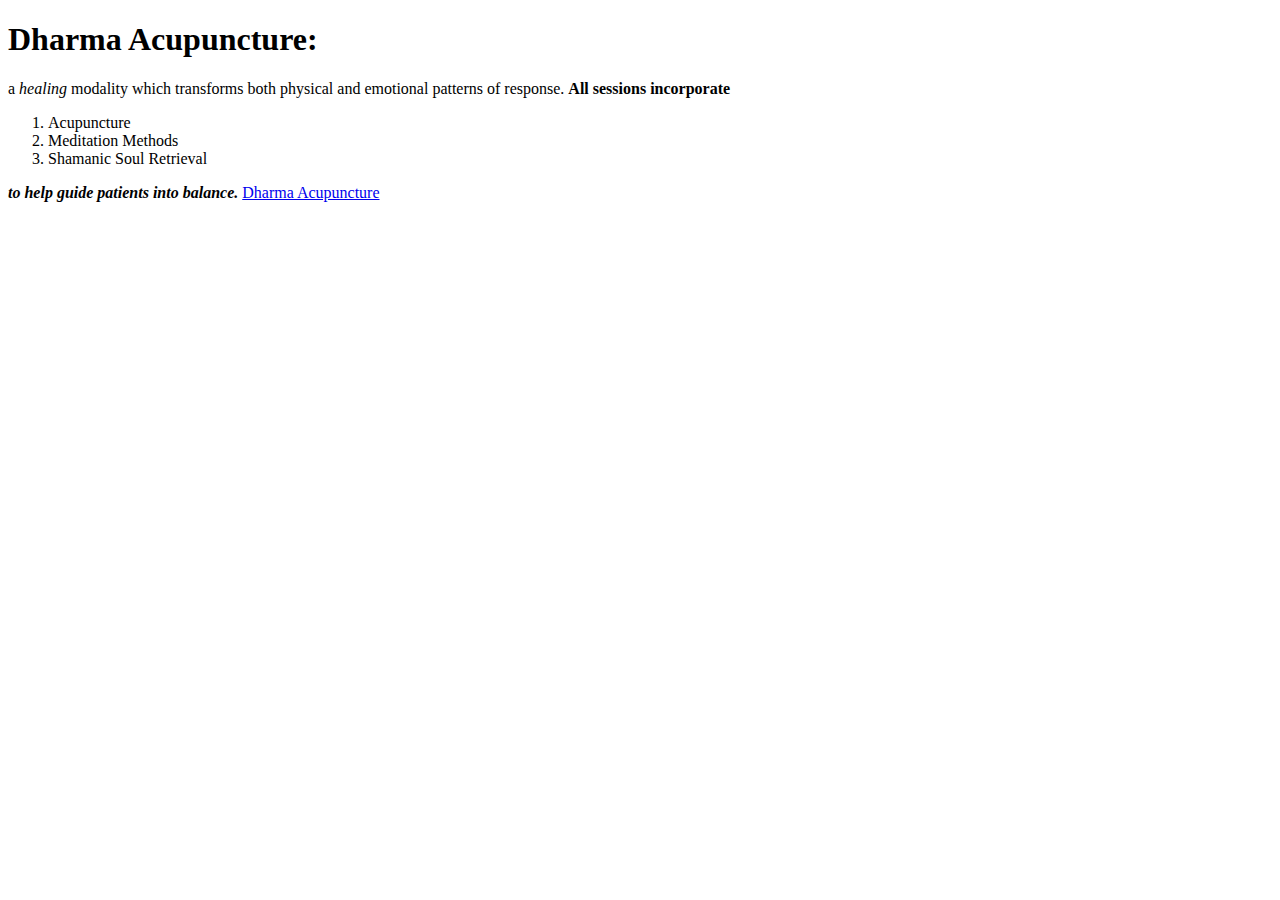
==== index.html @ fbbbb2b2 "added content to index.html file" ====
<!DOCTYPE html>
<html>
<head>
	<title> An Introduction to Dharma Acupuncture</title>
</head>
<body>
	<h1> Dharma Acupuncture: </h1>
	a <em> healing </em> modality which transforms both physical and emotional patterns of response. 
	<strong> All sessions incorporate </strong> 
	<ol> 
		<li>Acupuncture </li> 
		<li> Meditation Methods </li> 
		<li> Shamanic Soul Retrieval </li>
	</ol>
	<strong> <em> to help guide patients into balance. </em> </strong> 
	<a href="http://www.secondarrowhealing.com/dharma-acupuncture.html">Dharma Acupuncture </a>
</body>
</html>
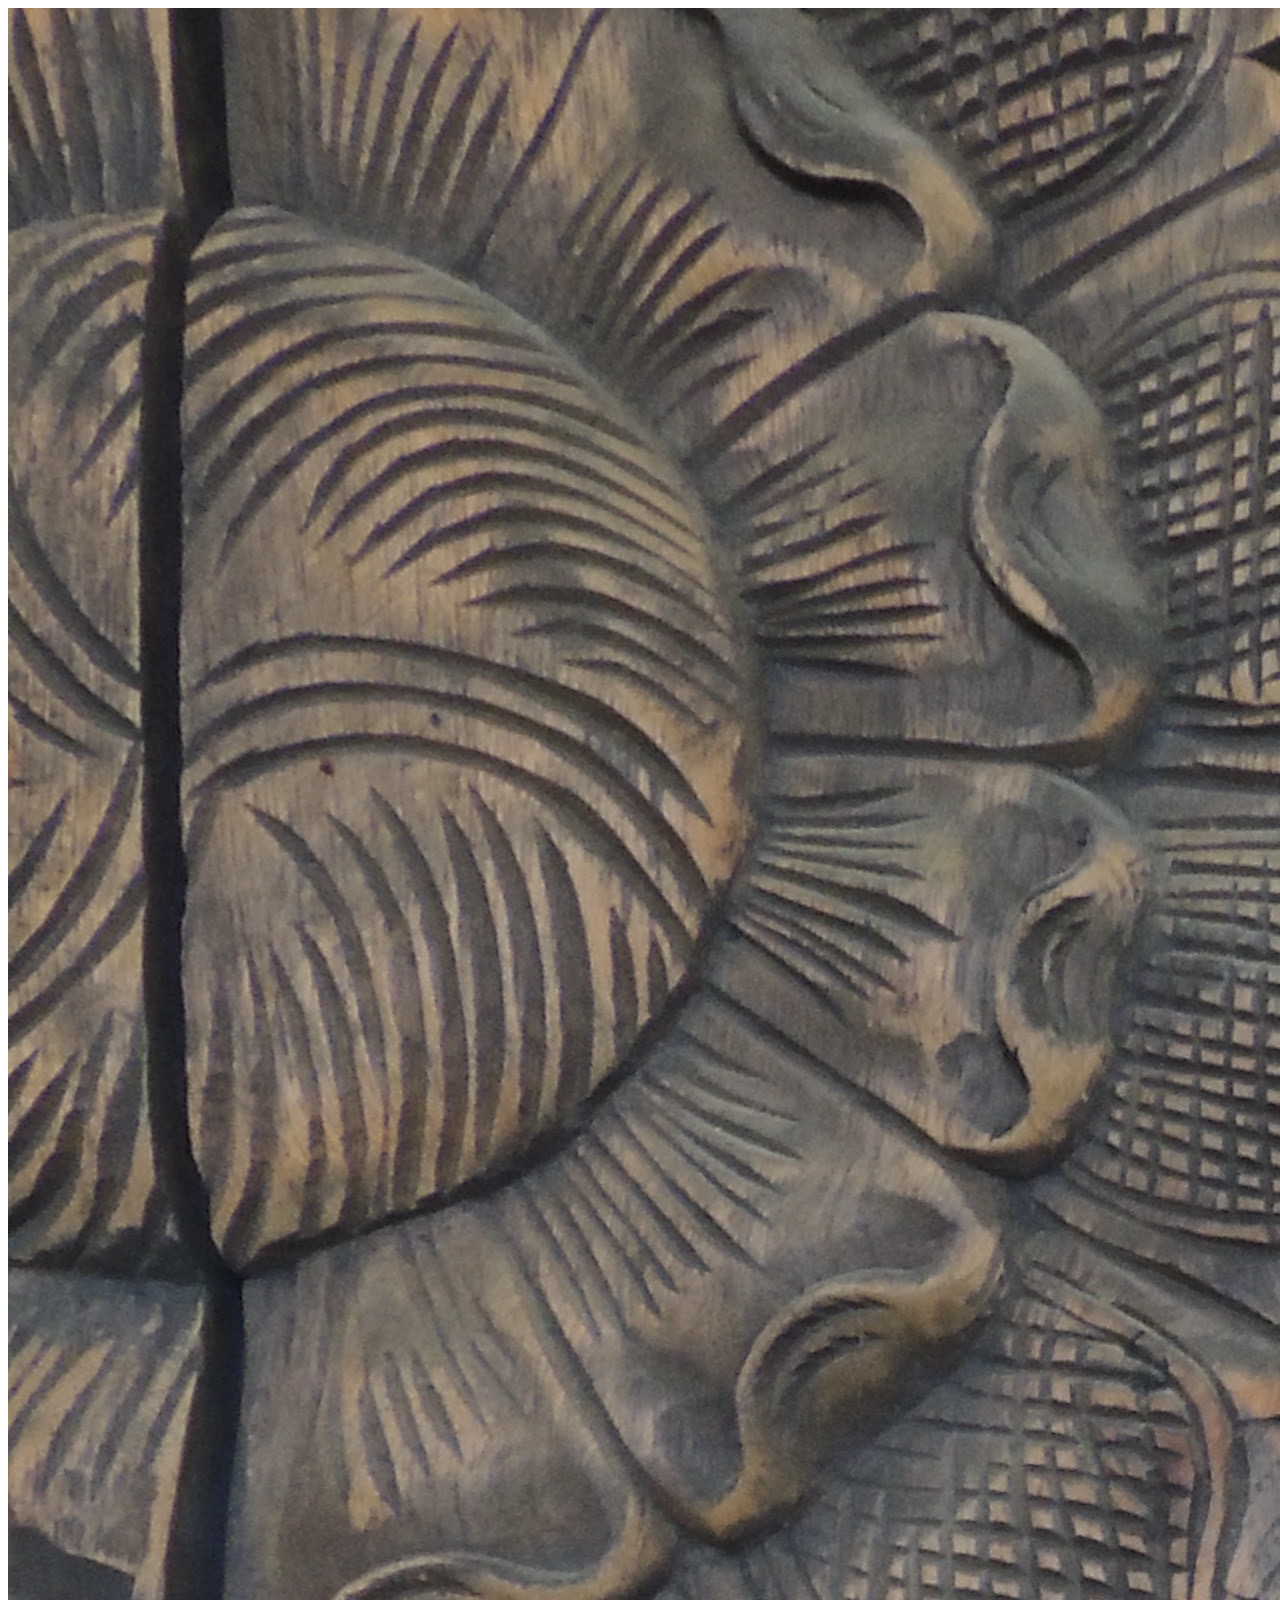
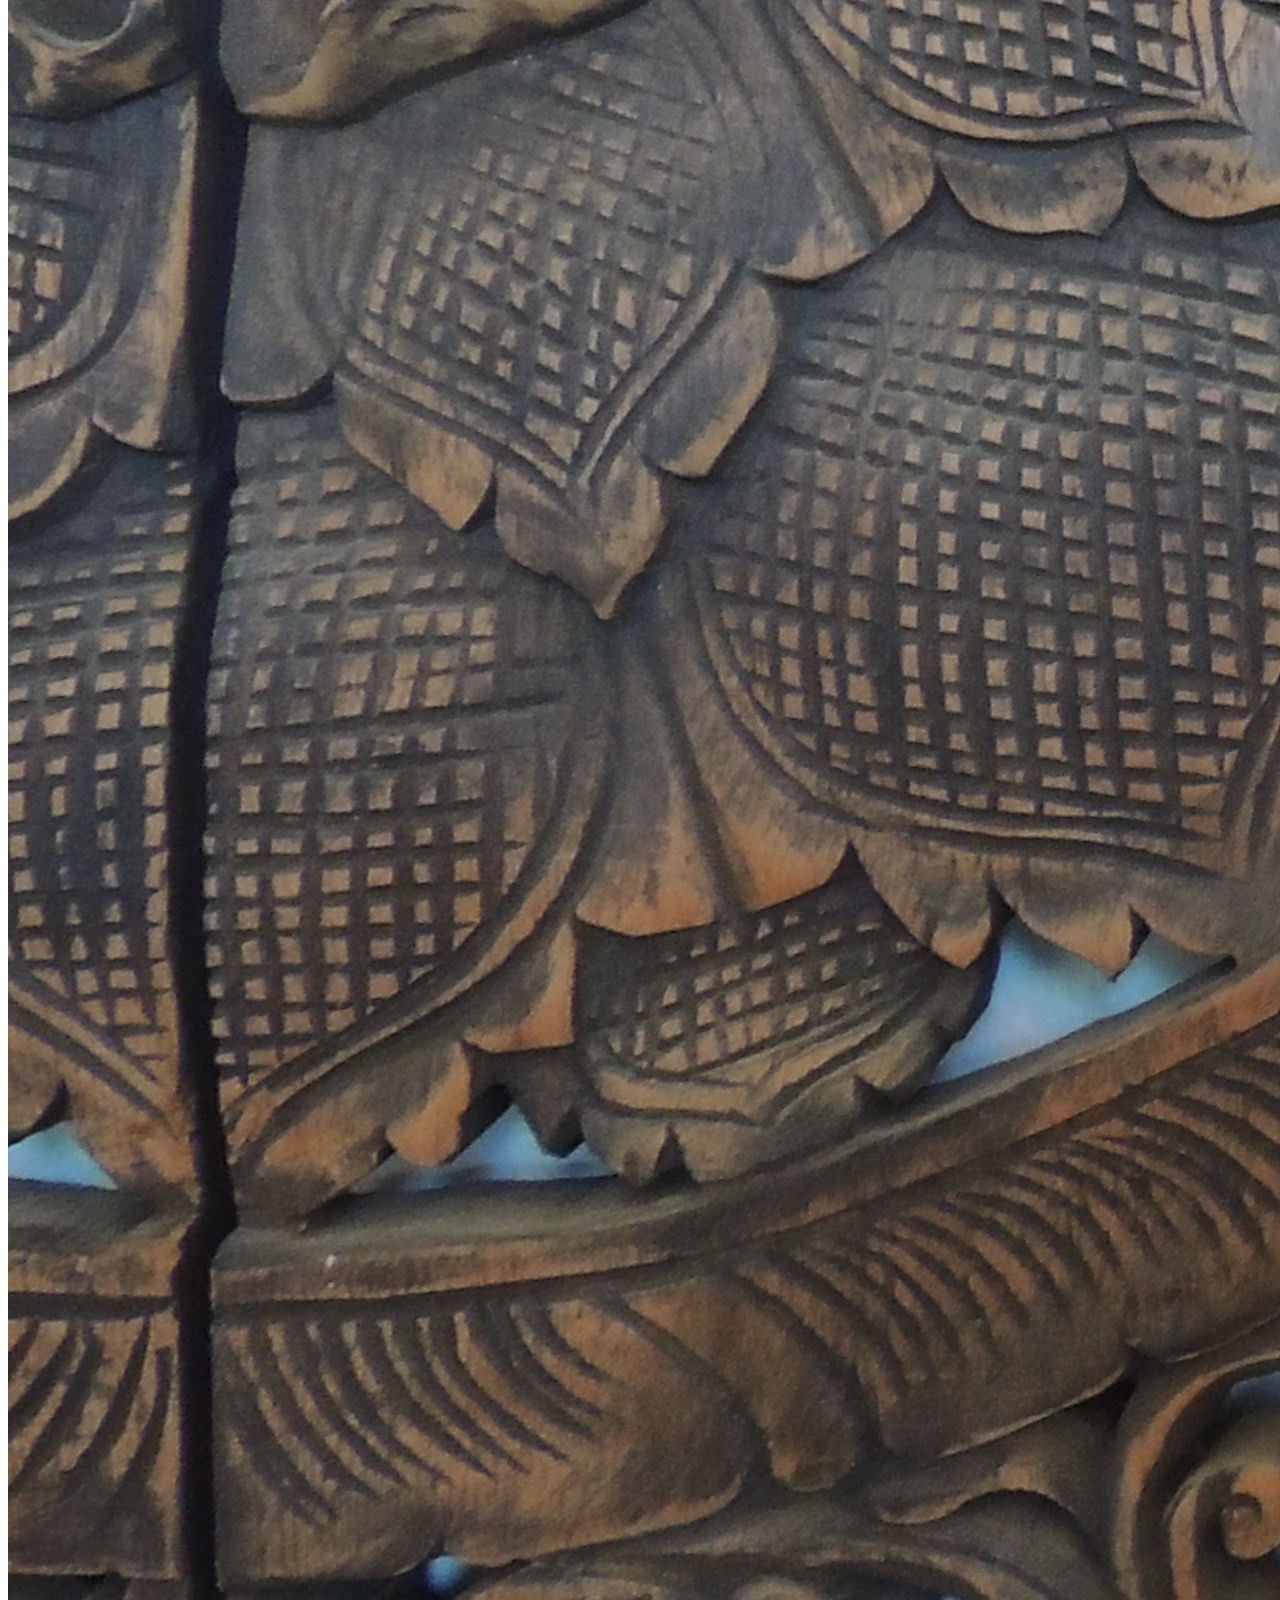
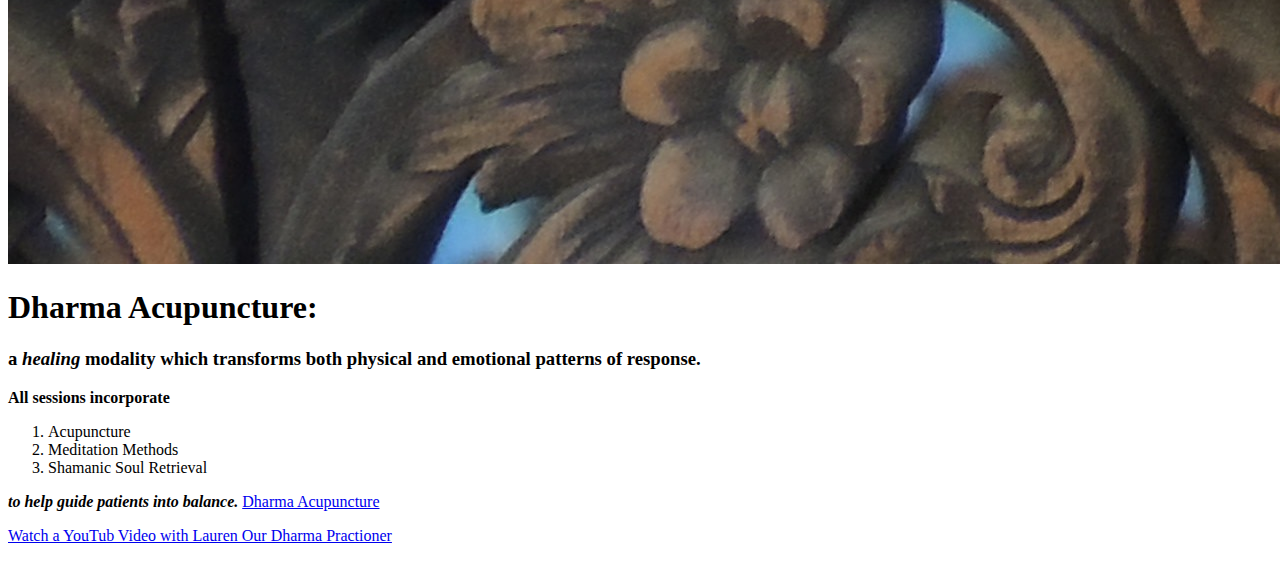
==== commit f6fabef7: "Added forms and pages to my 2.5 hw" ====
--- a/index.html
+++ b/index.html
@@ -3,9 +3,10 @@
 <head>
 	<title> An Introduction to Dharma Acupuncture</title>
 </head>
+<header> <img src="logo.jpg" alt="logo picture"></header>
 <body>
 	<h1> Dharma Acupuncture: </h1>
-	a <em> healing </em> modality which transforms both physical and emotional patterns of response. 
+	<h3> a <em> healing </em> modality which transforms both physical and emotional patterns of response. </h3>
 	<strong> All sessions incorporate </strong> 
 	<ol> 
 		<li>Acupuncture </li> 
@@ -15,4 +16,5 @@
 	<strong> <em> to help guide patients into balance. </em> </strong> 
 	<a href="http://www.secondarrowhealing.com/dharma-acupuncture.html">Dharma Acupuncture </a>
 </body>
+<p> <div> <footer> <aside> <a href= "https://www.youtube.com/watch?v=-_o3m6J9TbA"> Watch a YouTub Video with Lauren Our Dharma Practioner</a> </aside> </footer> </div> <p>
 </html>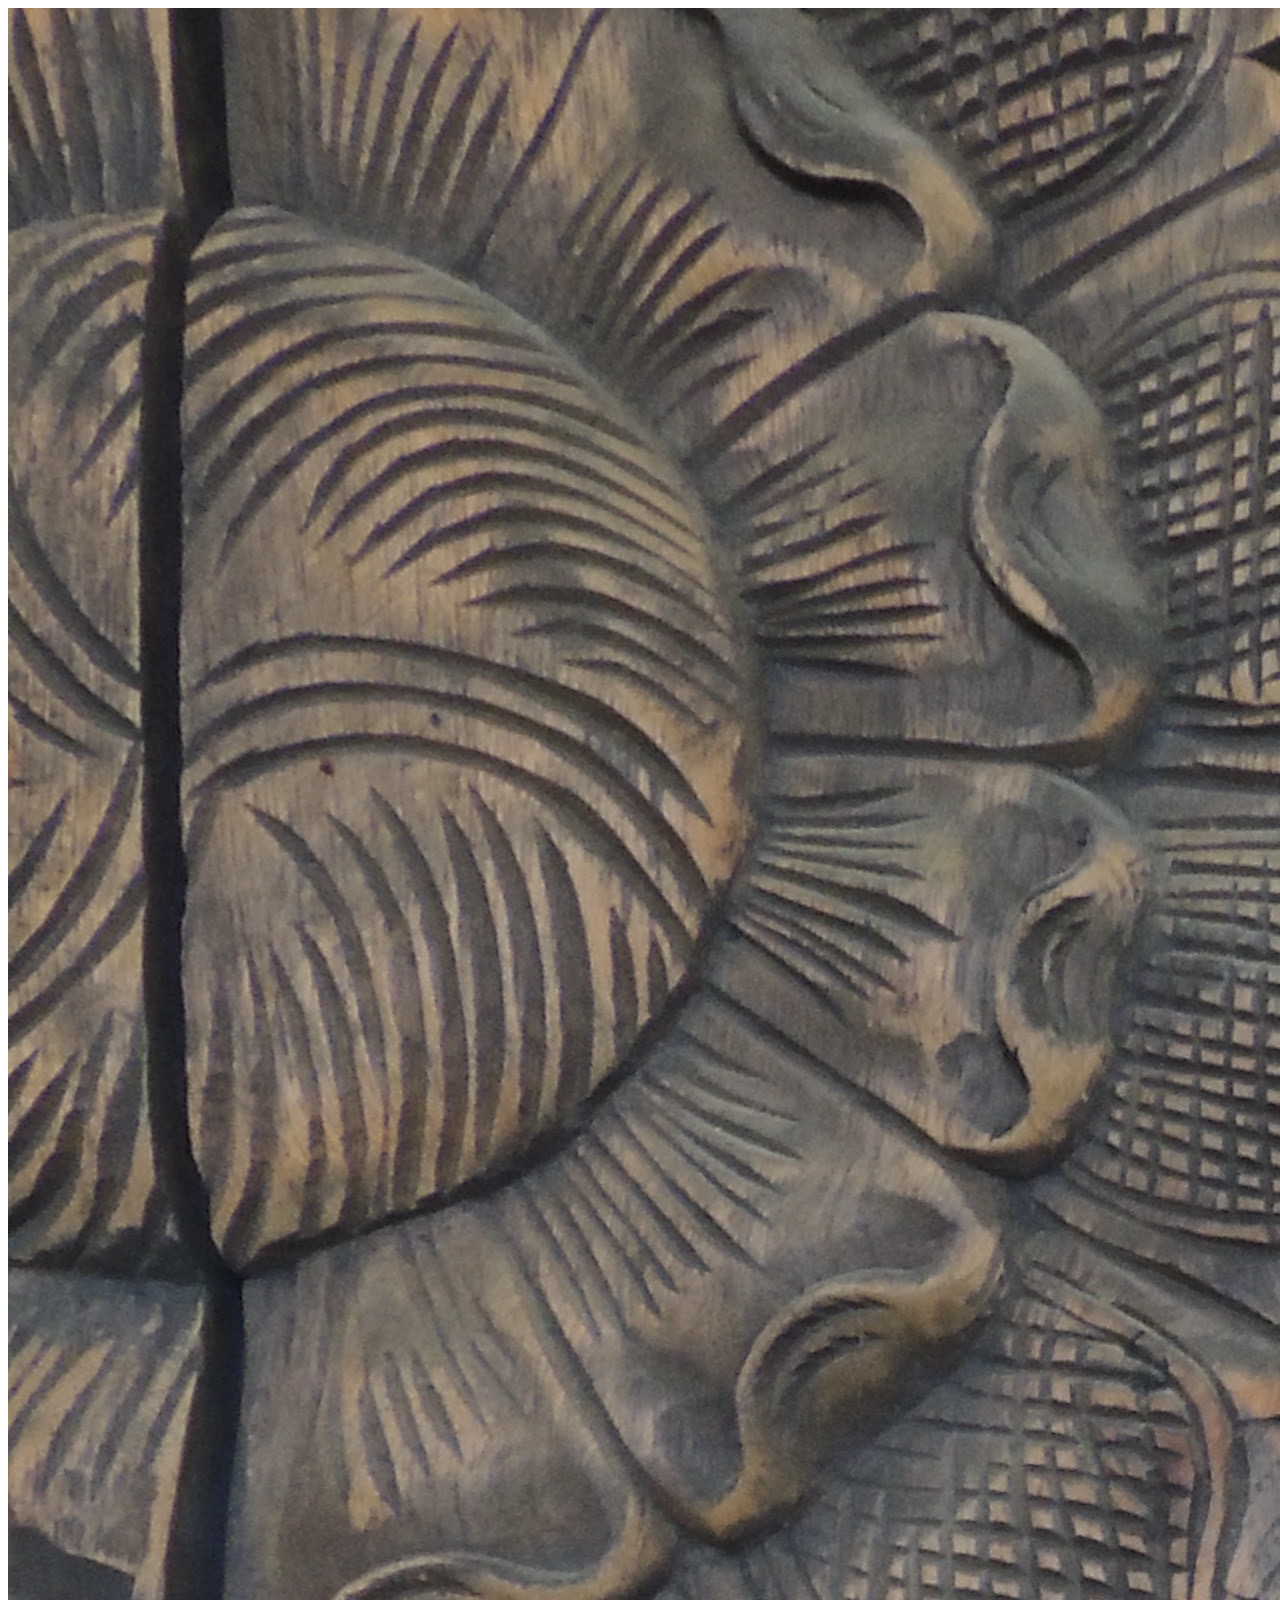
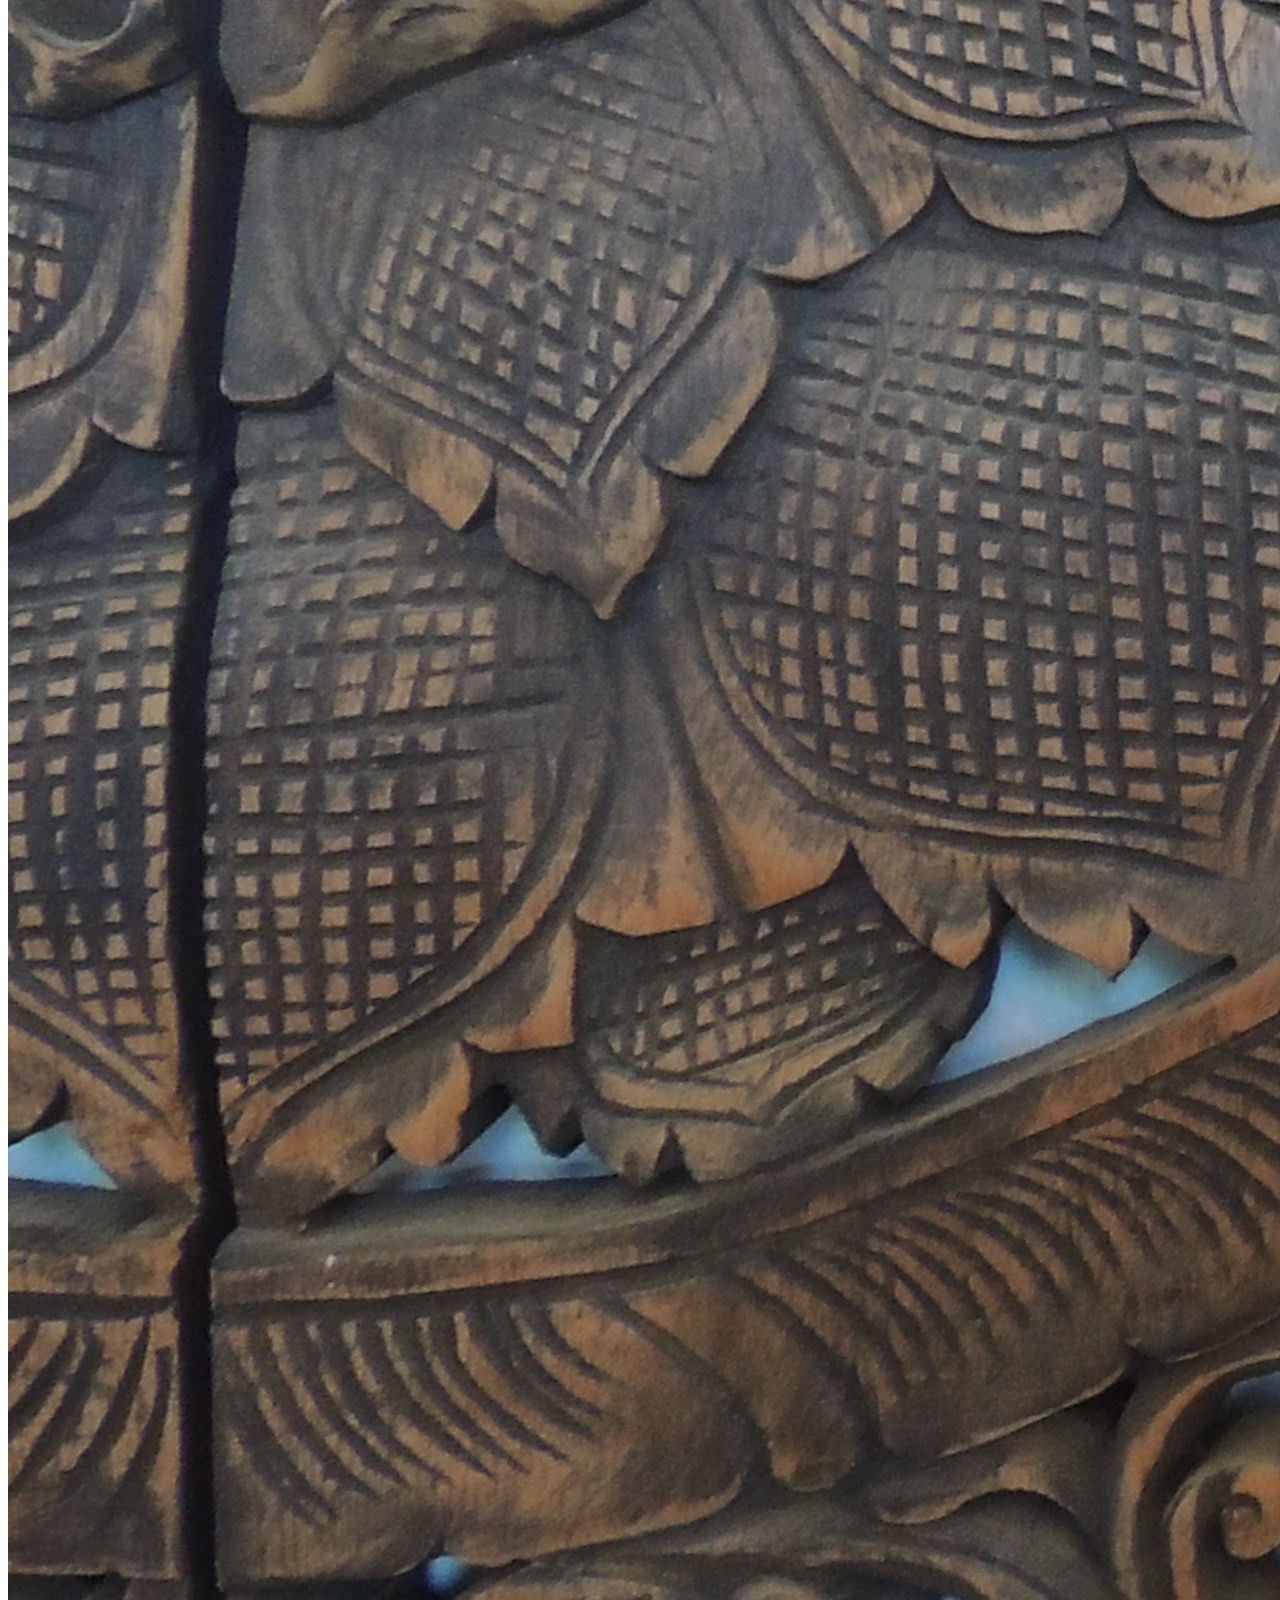
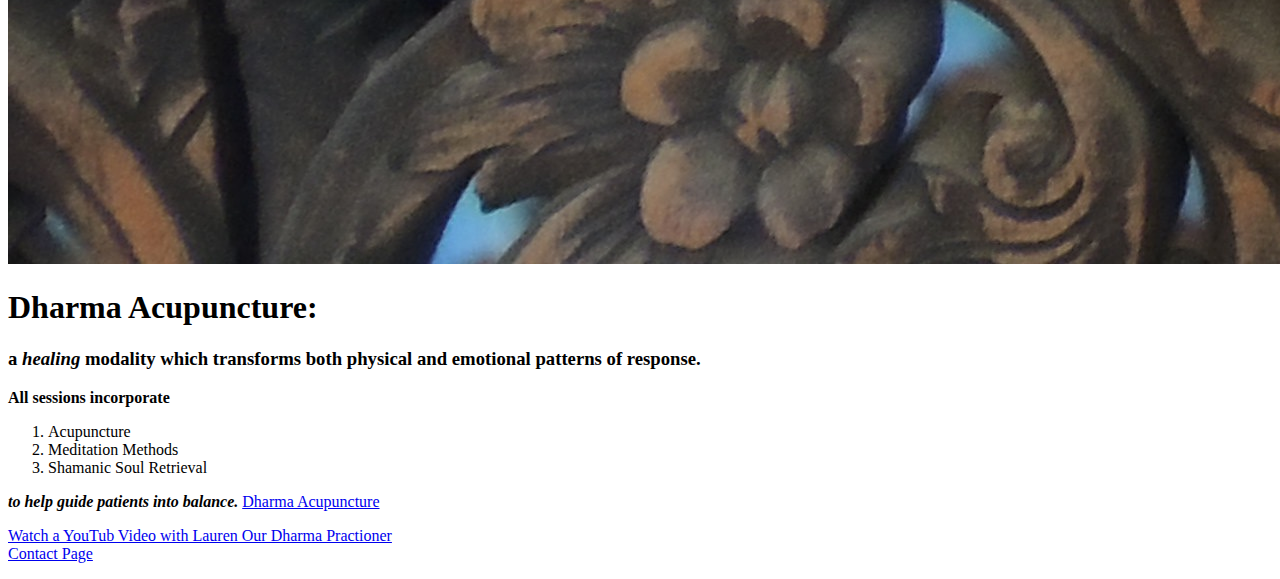
==== commit a475c28b: "added navigation tags to the code" ====
--- a/index.html
+++ b/index.html
@@ -3,7 +3,12 @@
 <head>
 	<title> An Introduction to Dharma Acupuncture</title>
 </head>
-<header> <img src="logo.jpg" alt="logo picture"></header>
+<div>
+<picture>
+	<source media="(min-width: 23em)" src "logo.jpg">
+<header> <img src="logo.jpg" alt="logo picture"></header> 
+</picture>
+</div>
 <body>
 	<h1> Dharma Acupuncture: </h1>
 	<h3> a <em> healing </em> modality which transforms both physical and emotional patterns of response. </h3>
@@ -16,5 +21,6 @@
 	<strong> <em> to help guide patients into balance. </em> </strong> 
 	<a href="http://www.secondarrowhealing.com/dharma-acupuncture.html">Dharma Acupuncture </a>
 </body>
-<p> <div> <footer> <aside> <a href= "https://www.youtube.com/watch?v=-_o3m6J9TbA"> Watch a YouTub Video with Lauren Our Dharma Practioner</a> </aside> </footer> </div> <p>
+<p> <div> <footer> <aside> <a href= "https://www.youtube.com/watch?v=-_o3m6J9TbA"> Watch a YouTub Video with Lauren Our Dharma Practioner</a> </aside> 
+<div>  <a href="contact.html"> Contact Page </a> </div></footer> </div> <p>
 </html>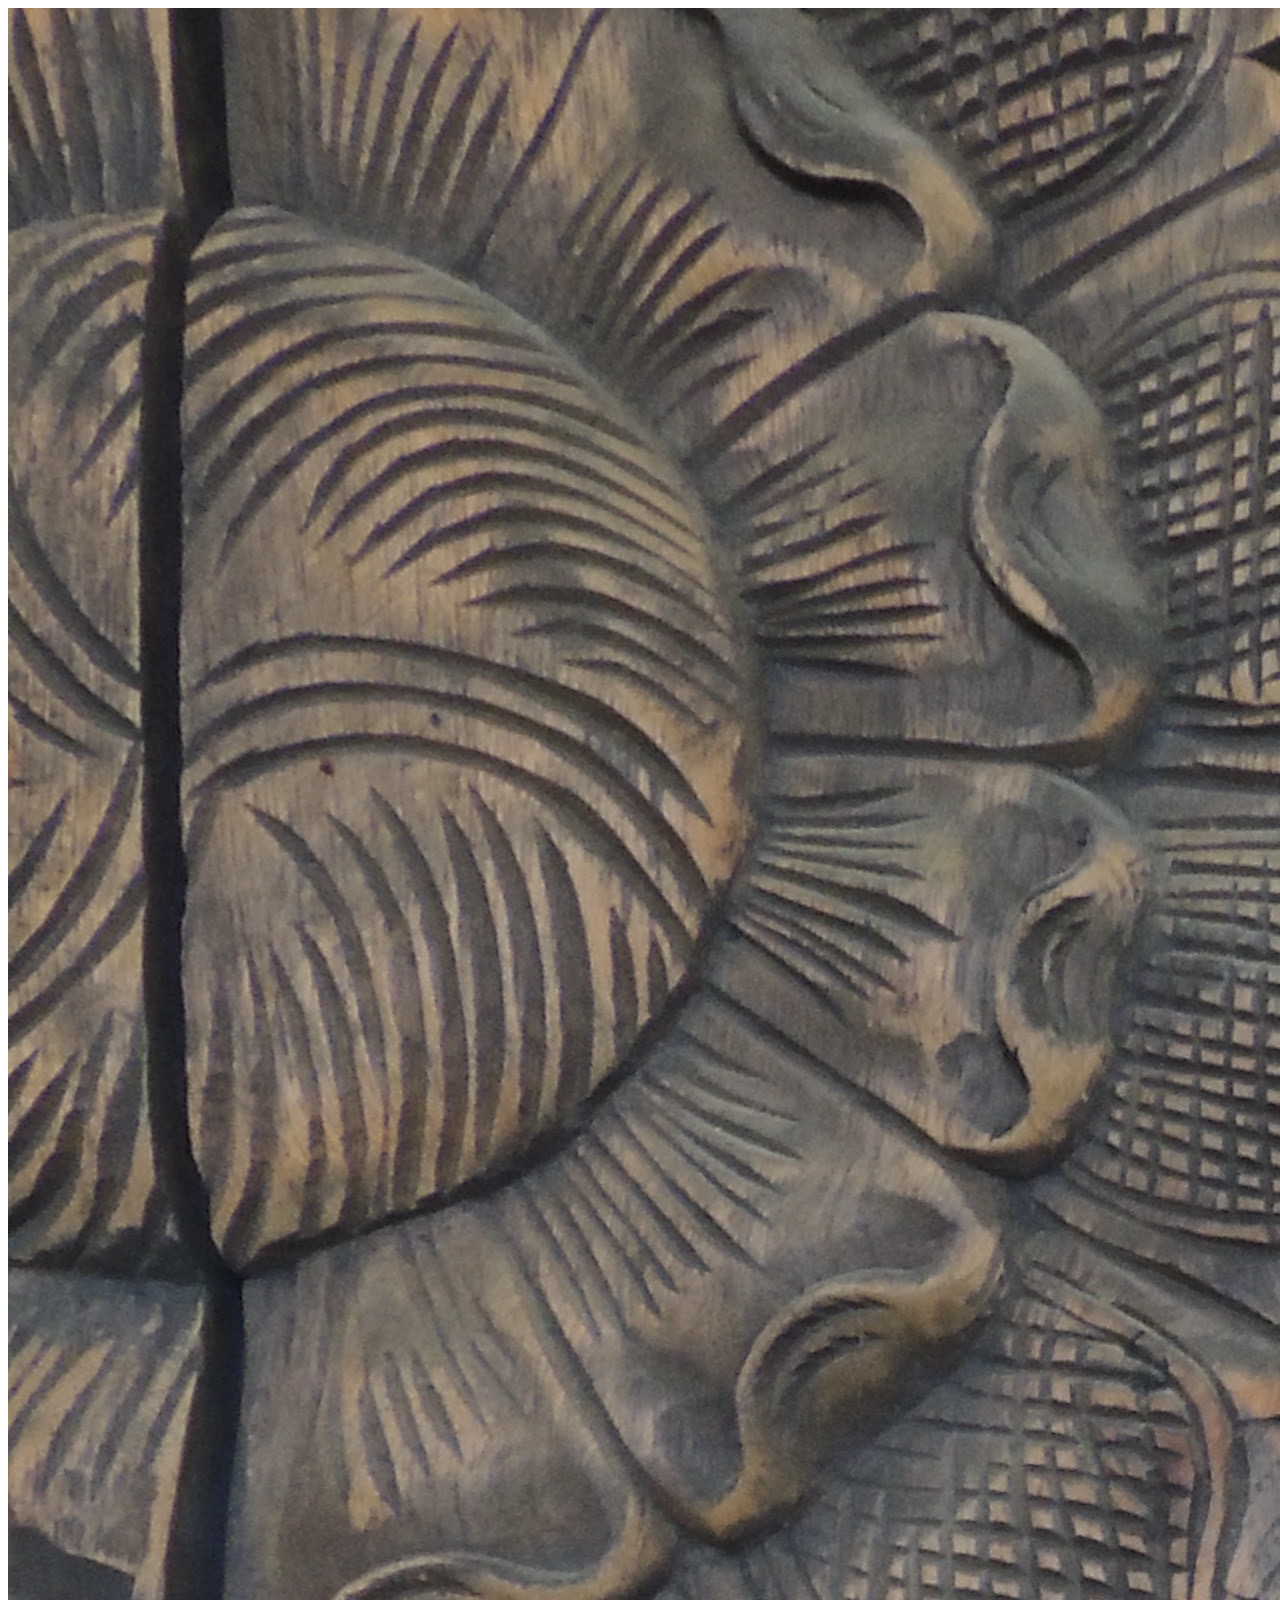
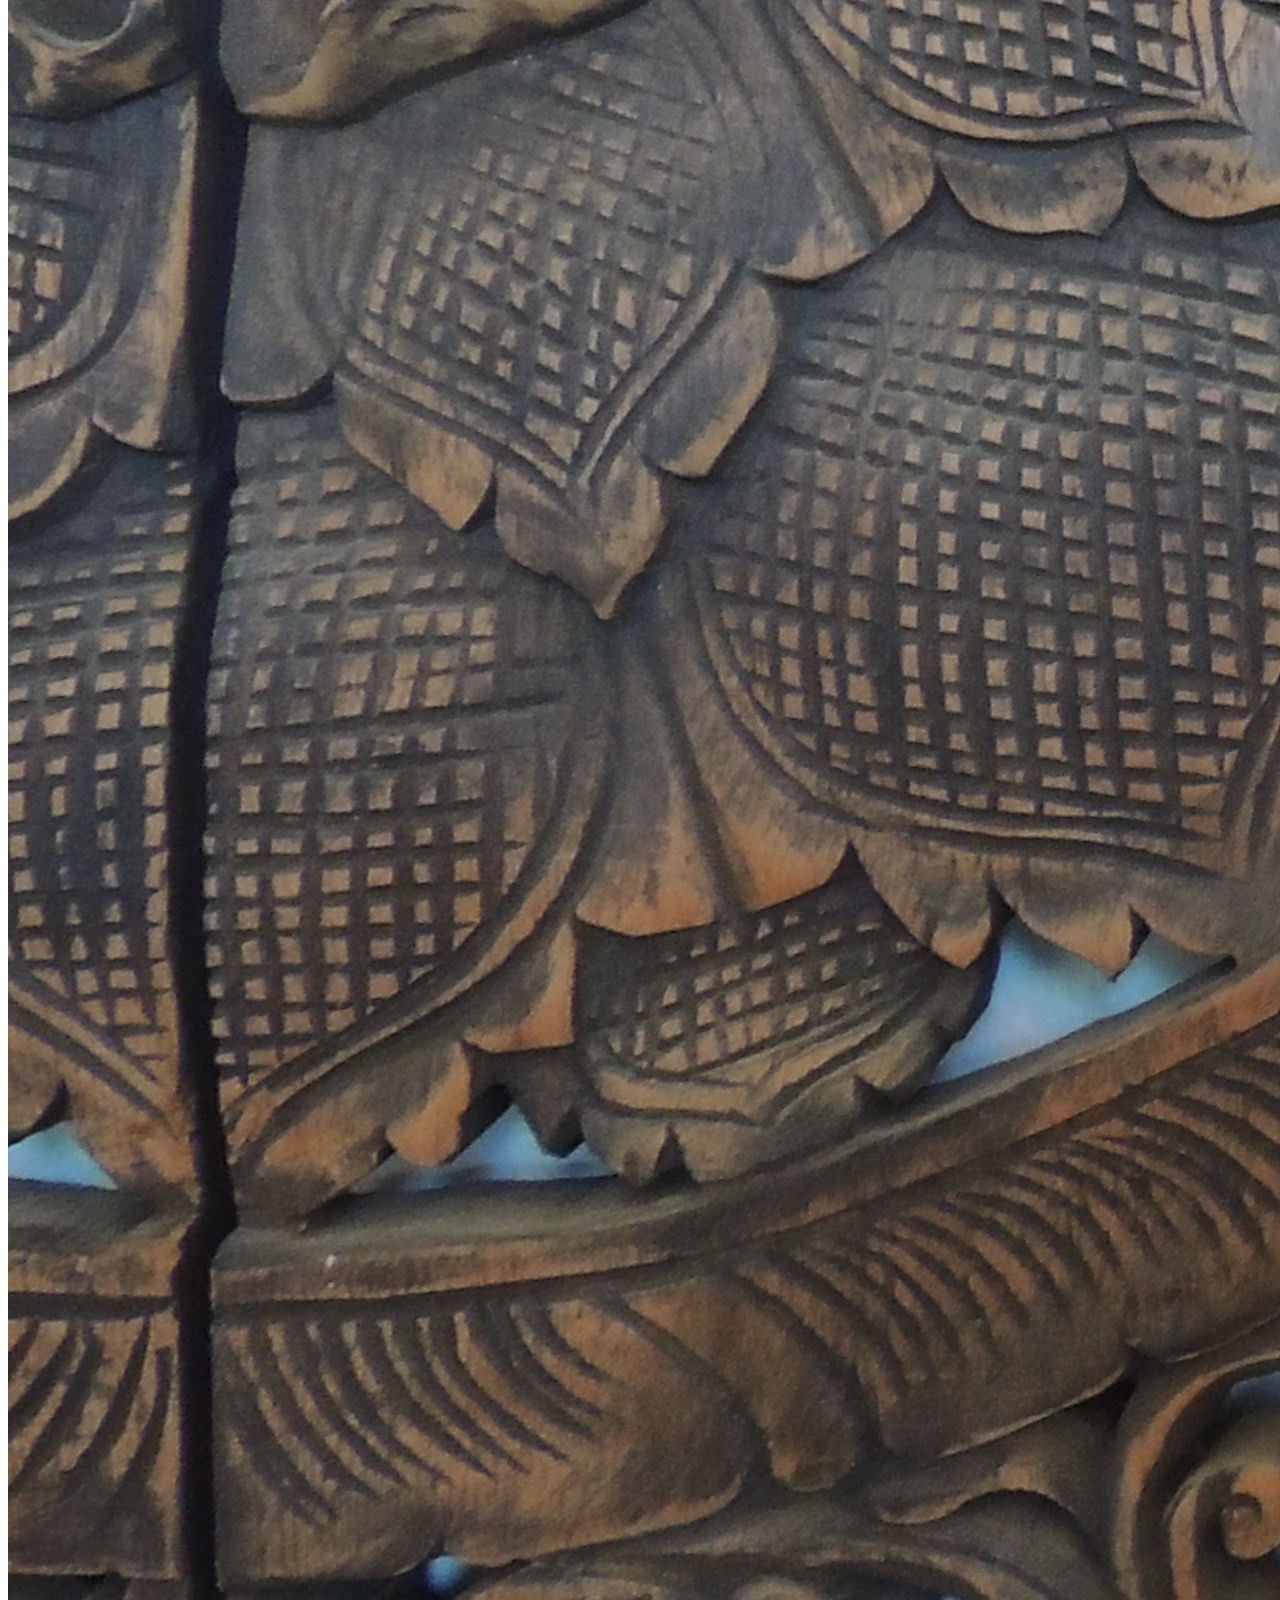
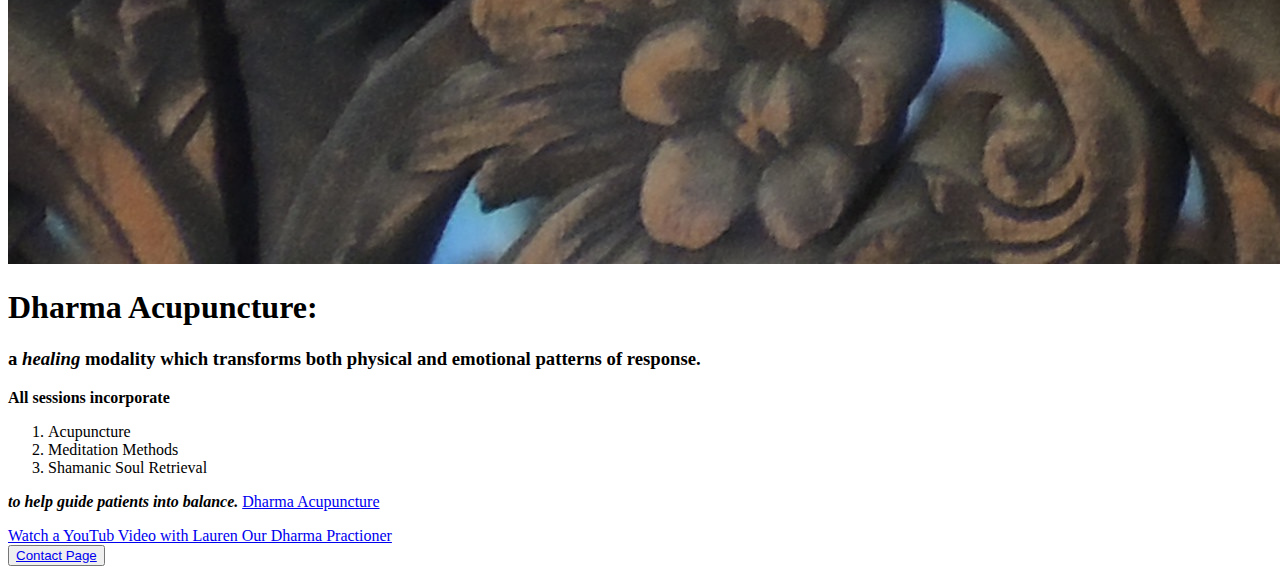
==== commit 4cf01357: "added the nav code to th linked pages because I forgot" ====
--- a/index.html
+++ b/index.html
@@ -22,5 +22,5 @@
 	<a href="http://www.secondarrowhealing.com/dharma-acupuncture.html">Dharma Acupuncture </a>
 </body>
 <p> <div> <footer> <aside> <a href= "https://www.youtube.com/watch?v=-_o3m6J9TbA"> Watch a YouTub Video with Lauren Our Dharma Practioner</a> </aside> 
-<div>  <a href="contact.html"> Contact Page </a> </div></footer> </div> <p>
+<div>  <button> <nav> <a href="contact.html"> Contact Page </a> </nav>  </button> </div></footer> </div> <p>
 </html>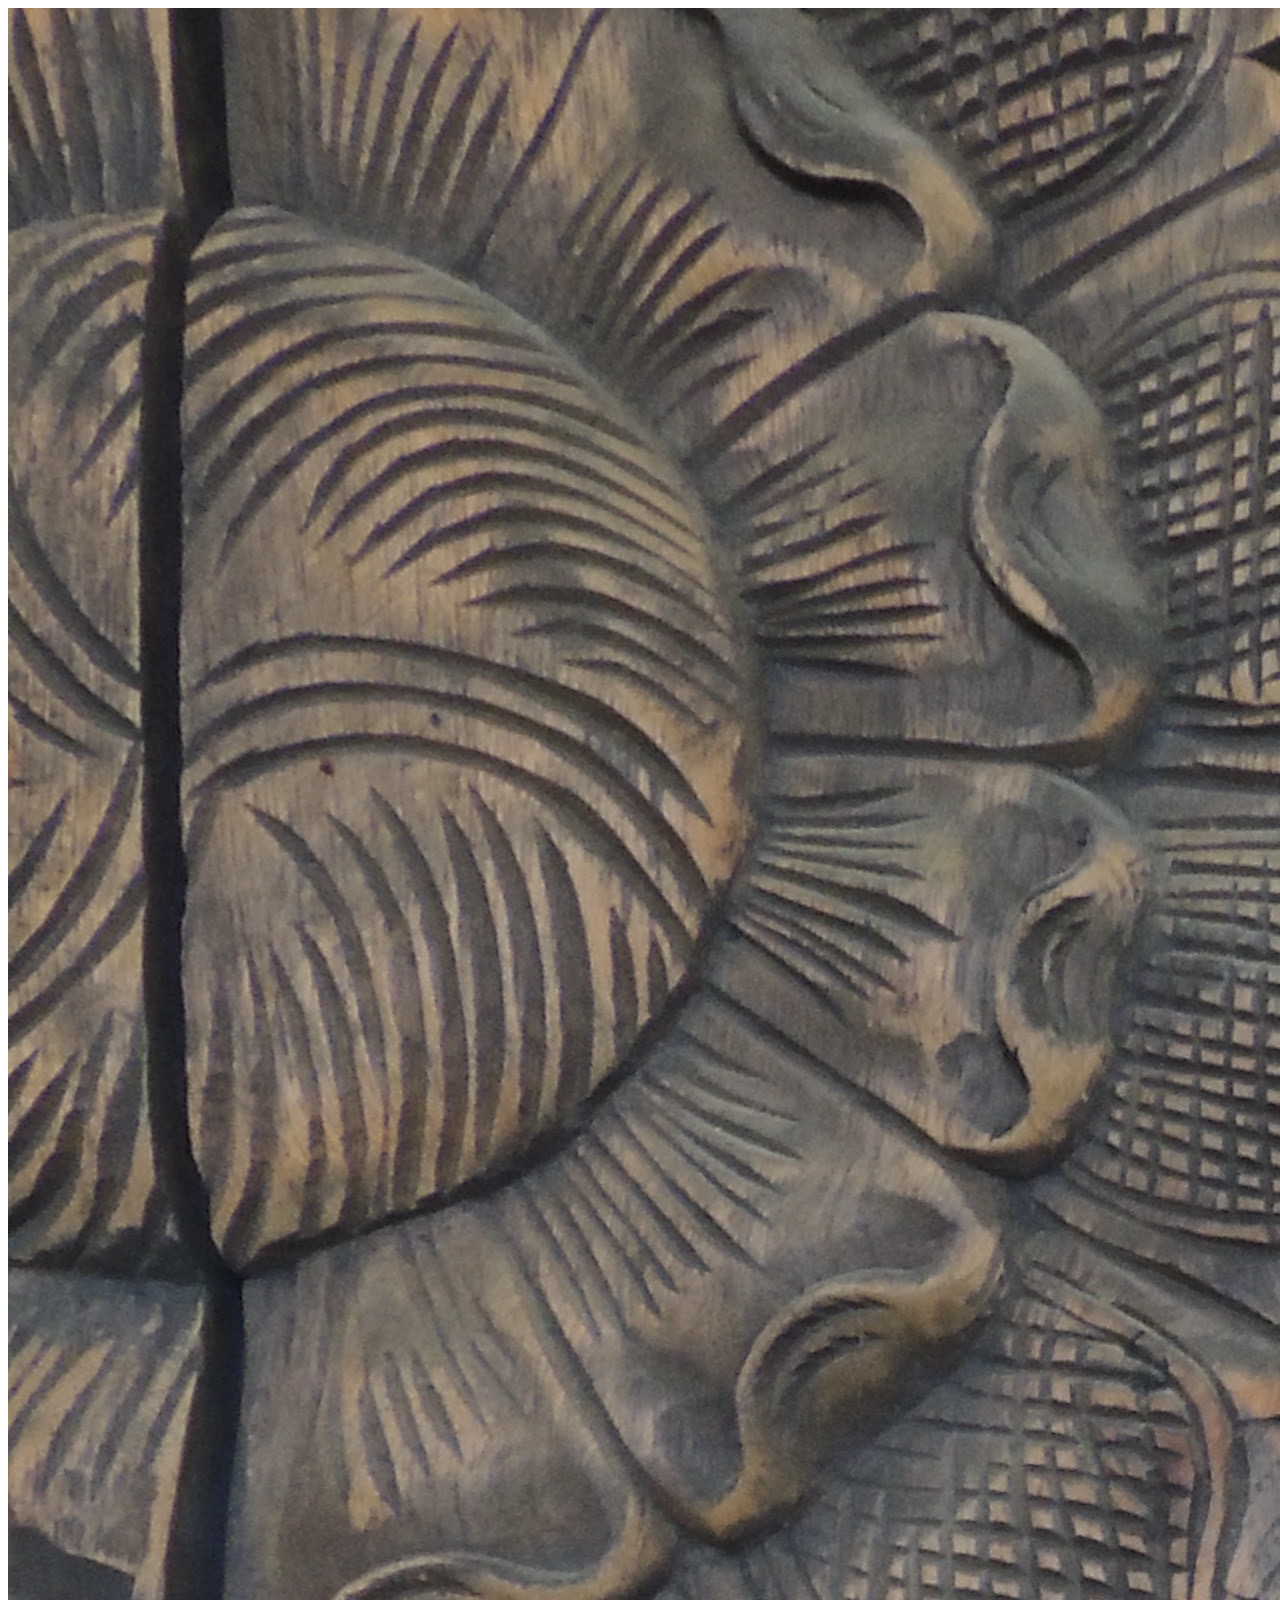
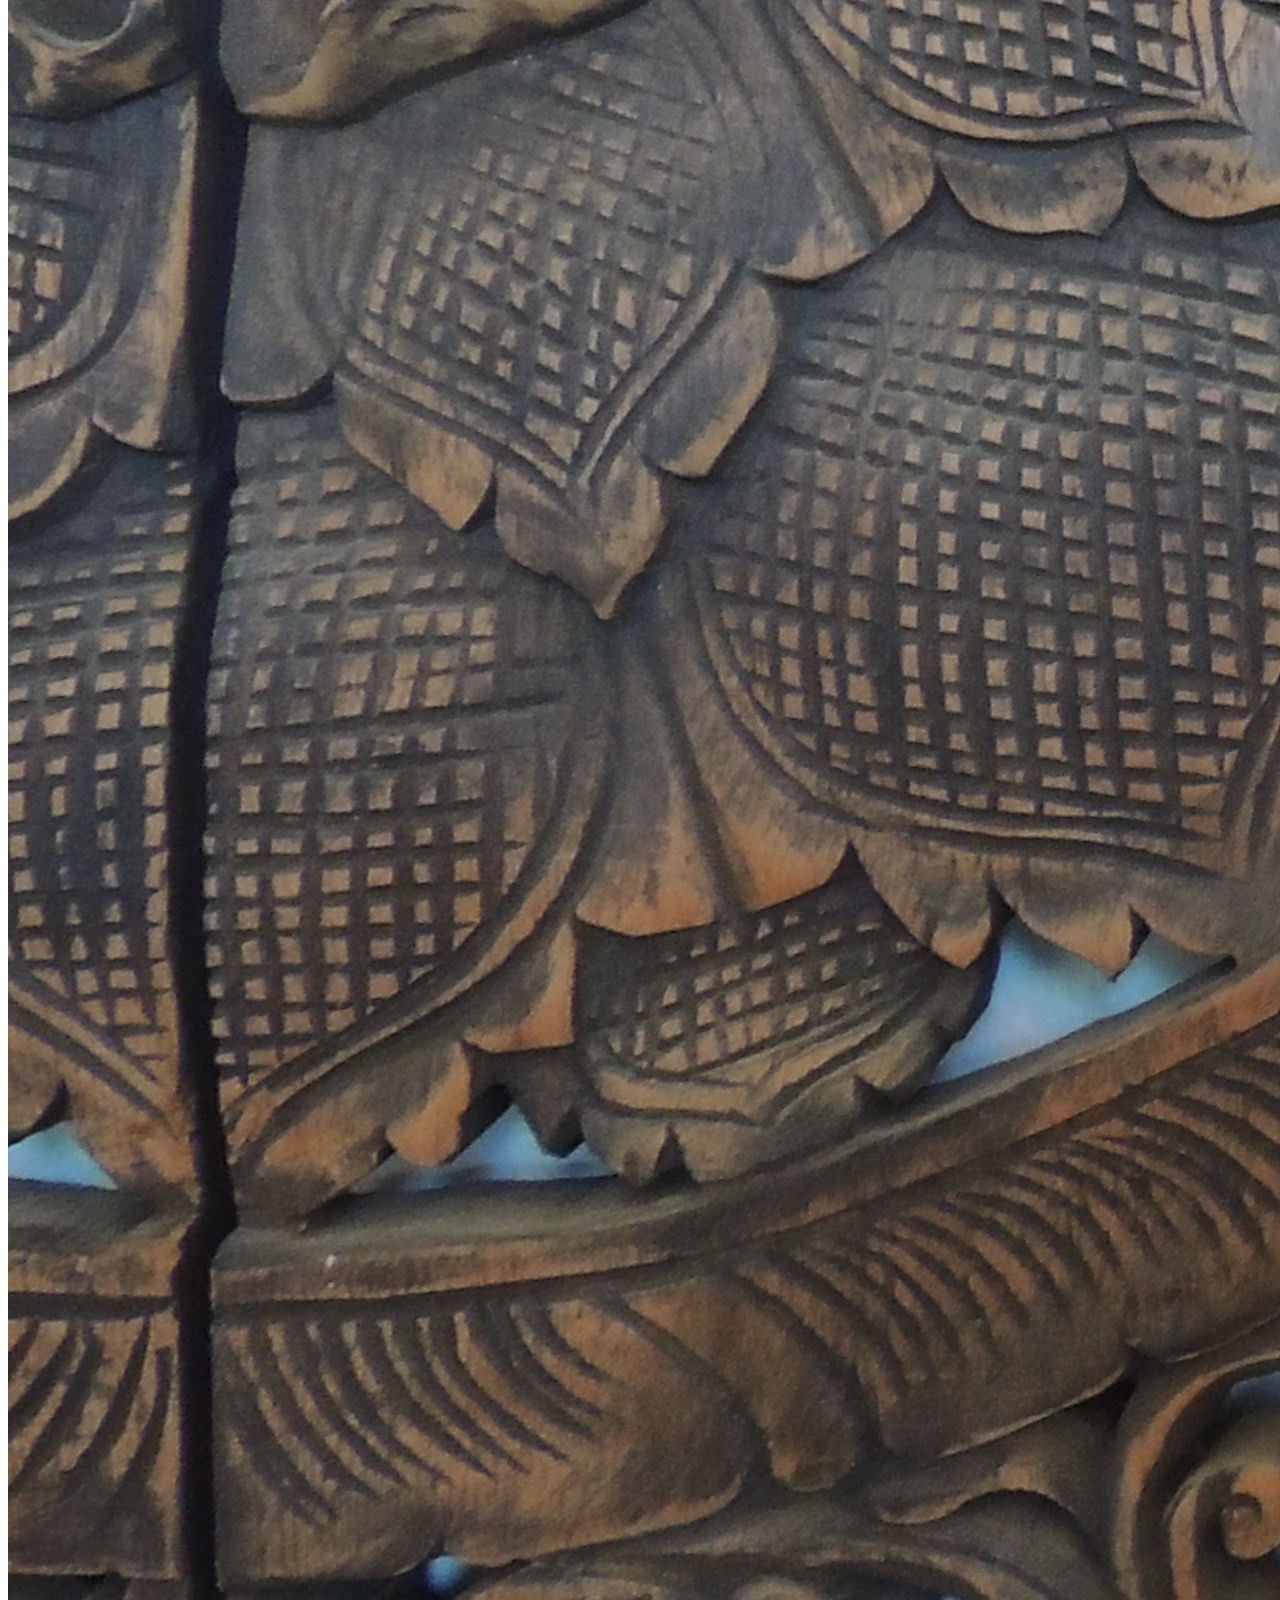
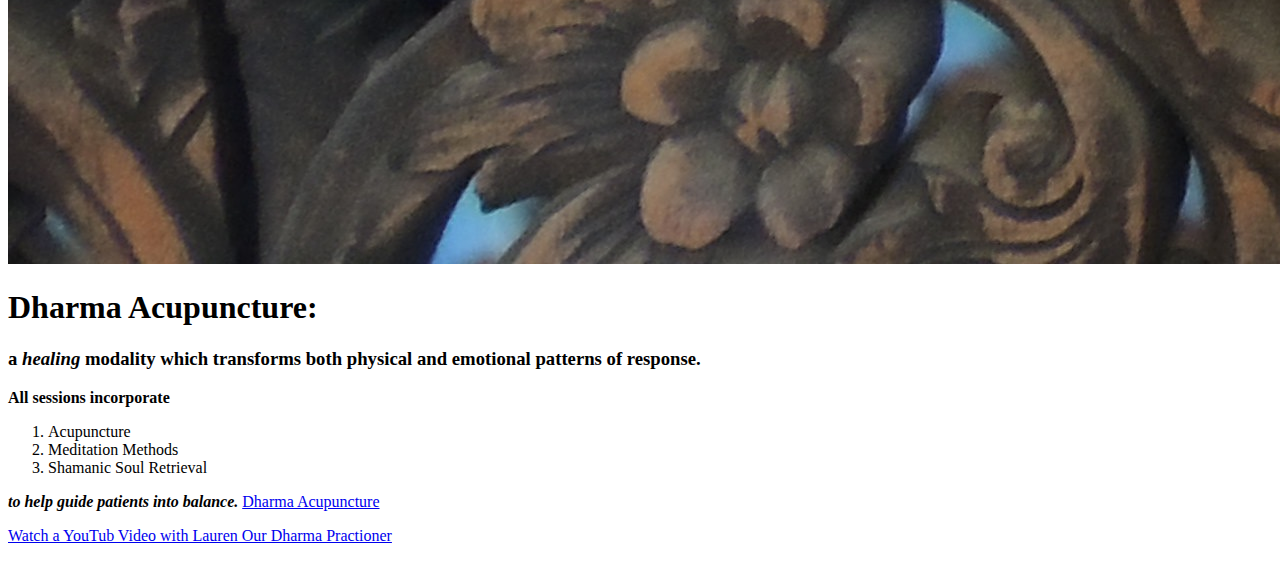
==== commit 094e8738: "Merge pull request #1 from laurengordonfahn/workbranch" ====
--- a/index.html
+++ b/index.html
@@ -3,12 +3,7 @@
 <head>
 	<title> An Introduction to Dharma Acupuncture</title>
 </head>
-<div>
-<picture>
-	<source media="(min-width: 23em)" src "logo.jpg">
-<header> <img src="logo.jpg" alt="logo picture"></header> 
-</picture>
-</div>
+<header> <img src="logo.jpg" alt="logo picture"></header>
 <body>
 	<h1> Dharma Acupuncture: </h1>
 	<h3> a <em> healing </em> modality which transforms both physical and emotional patterns of response. </h3>
@@ -21,6 +16,5 @@
 	<strong> <em> to help guide patients into balance. </em> </strong> 
 	<a href="http://www.secondarrowhealing.com/dharma-acupuncture.html">Dharma Acupuncture </a>
 </body>
-<p> <div> <footer> <aside> <a href= "https://www.youtube.com/watch?v=-_o3m6J9TbA"> Watch a YouTub Video with Lauren Our Dharma Practioner</a> </aside> 
-<div>  <button> <nav> <a href="contact.html"> Contact Page </a> </nav>  </button> </div></footer> </div> <p>
+<p> <div> <footer> <aside> <a href= "https://www.youtube.com/watch?v=-_o3m6J9TbA"> Watch a YouTub Video with Lauren Our Dharma Practioner</a> </aside> </footer> </div> <p>
 </html>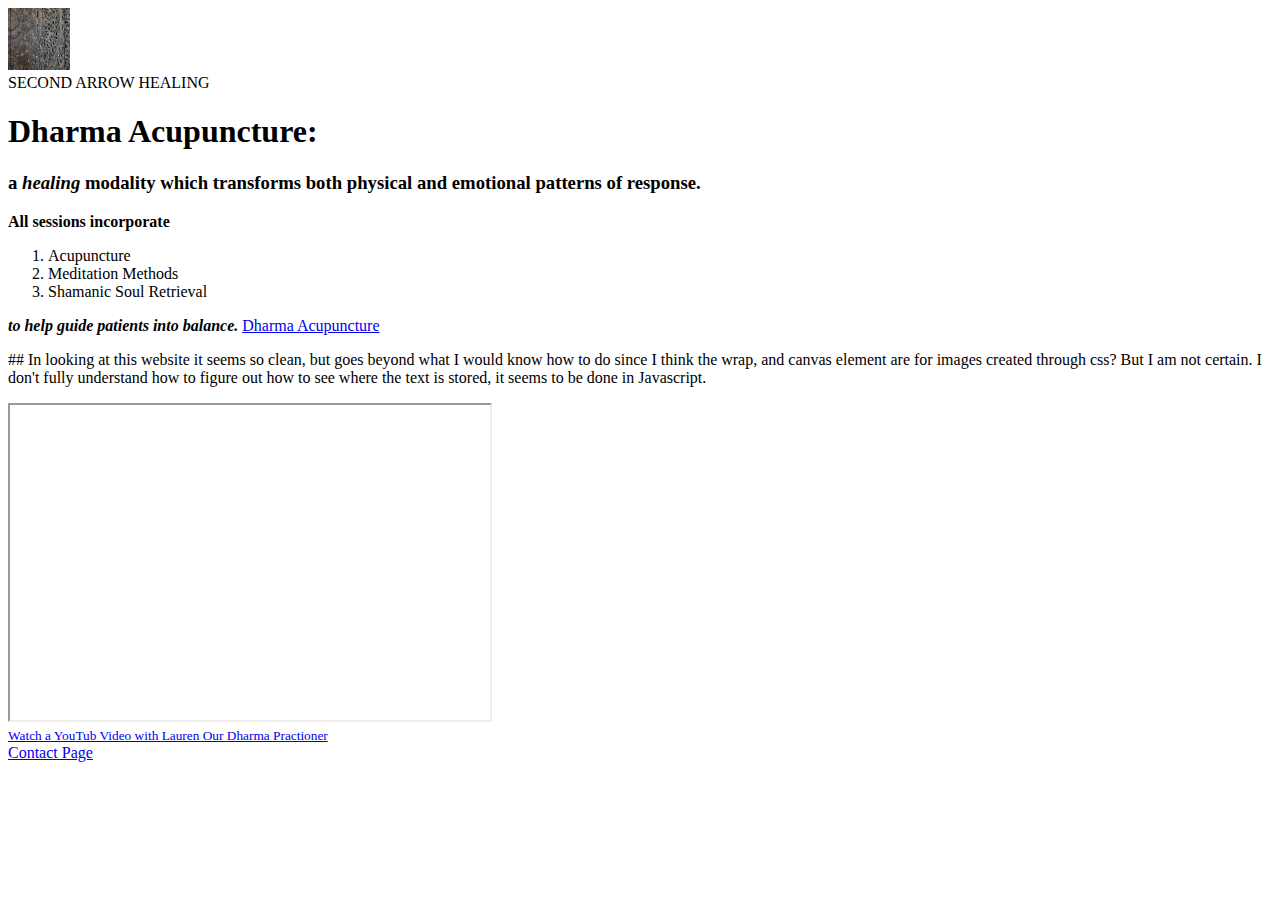
==== commit 2e5e31e1: "I added a sucess page for the contact button and cleaned up some code errors. Still not able to figu" ====
--- a/index.html
+++ b/index.html
@@ -1,10 +1,18 @@
 <!DOCTYPE html>
 <html>
 <head>
-	<title> An Introduction to Dharma Acupuncture</title>
+	<title> An Introduction to Dharma Acupuncture </title>
 </head>
-<header> <img src="logo.jpg" alt="logo picture"></header>
-<body>
+<body> <div>
+
+	<img src="logo.jpg" alt= "logo should be here" height= "62" width= "62">
+
+</div>
+
+<header> SECOND ARROW HEALING </header>
+
+
+
 	<h1> Dharma Acupuncture: </h1>
 	<h3> a <em> healing </em> modality which transforms both physical and emotional patterns of response. </h3>
 	<strong> All sessions incorporate </strong> 
@@ -15,6 +23,23 @@
 	</ol>
 	<strong> <em> to help guide patients into balance. </em> </strong> 
 	<a href="http://www.secondarrowhealing.com/dharma-acupuncture.html">Dharma Acupuncture </a>
+
+	<p> ## In looking at this website it seems so clean, but goes beyond what I would know how to do since I think the wrap, and canvas element are for images created through css? But I am not certain. I don't fully understand how to figure out how to see where the text is stored, it seems to be done in Javascript. </p>
+
+<div>
+ <footer> <aside> <iframe src ="https://www.youtube.com/watch?v=-_o3m6J9TbA" width= "480"  height= "315" allowfullscreen> </iframe>
+
+ 	<br>
+ 	<small> <a href= "https://www.youtube.com/watch?v=-_o3m6J9TbA"> Watch a YouTub Video with Lauren Our Dharma Practioner</a> 
+ 	</small>
+
+
+ </aside> </footer>
+</div> 
+
+	<div>  <nav> <a href="contact.html"> Contact Page </a>  
+		 </nav> 
+	</div>
+
 </body>
-<p> <div> <footer> <aside> <a href= "https://www.youtube.com/watch?v=-_o3m6J9TbA"> Watch a YouTub Video with Lauren Our Dharma Practioner</a> </aside> </footer> </div> <p>
 </html>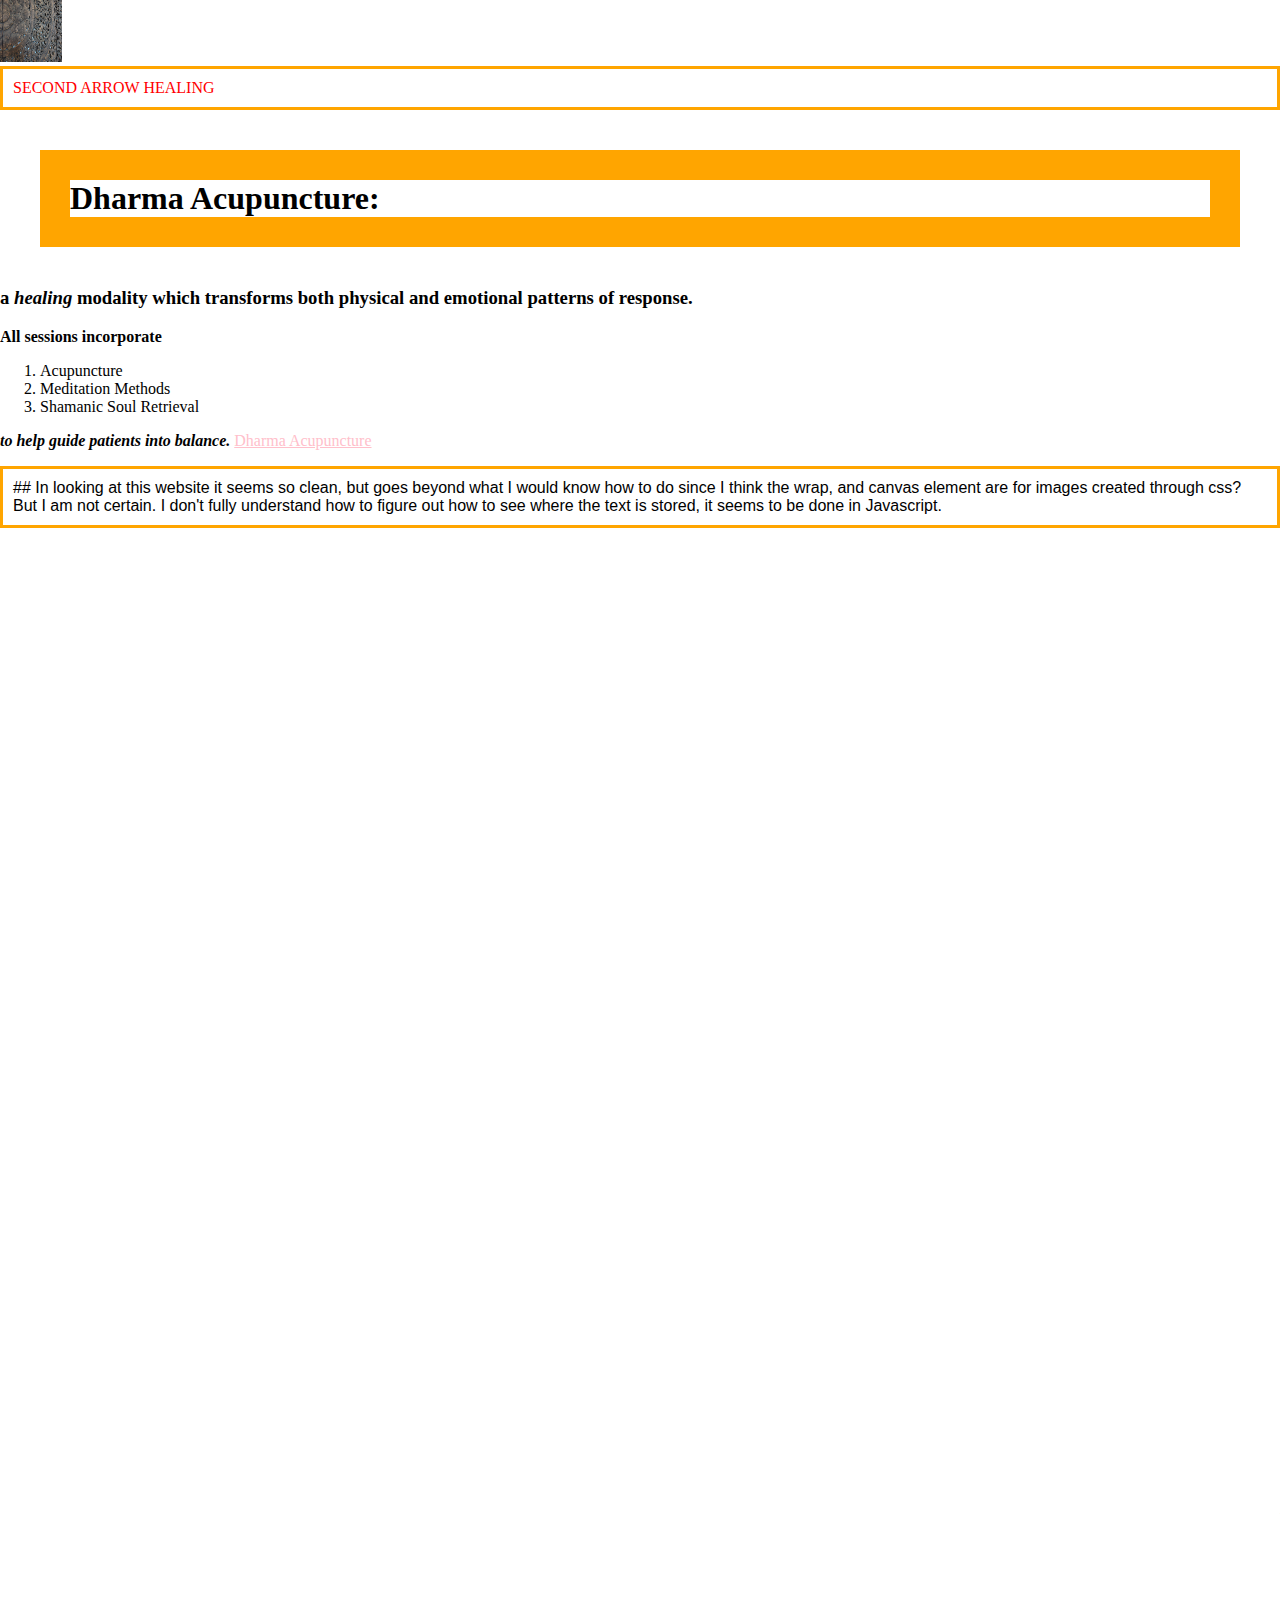
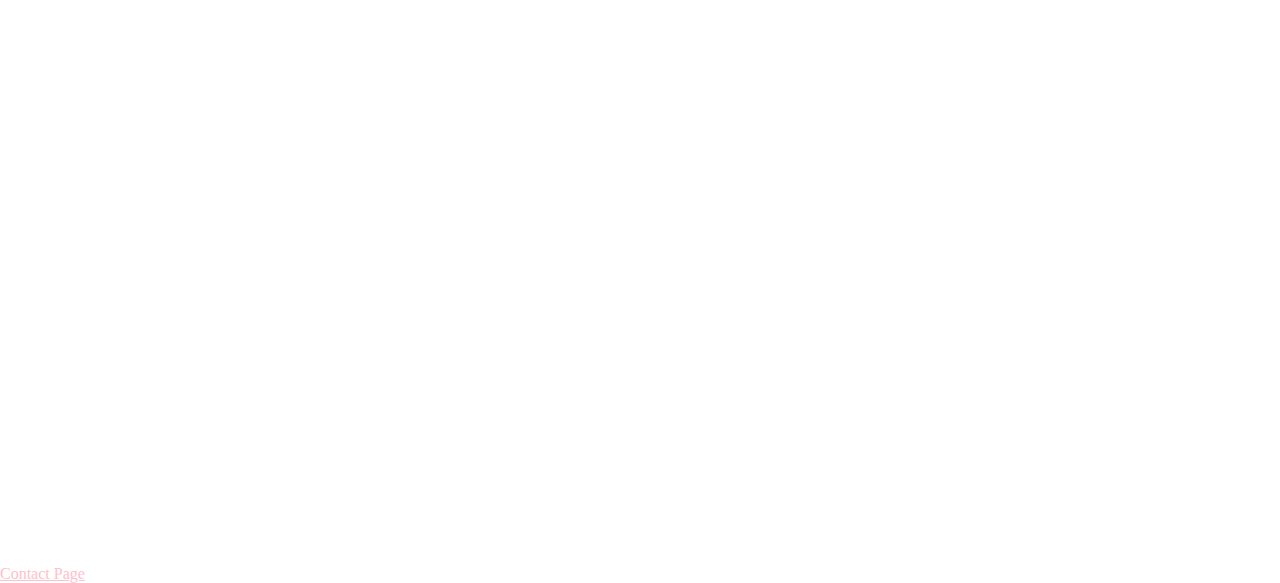
==== commit 94cba282: "nearly complted homework working through simple two questions shown in inbody notes" ====
--- a/index.html
+++ b/index.html
@@ -1,6 +1,7 @@
 <!DOCTYPE html>
 <html>
 <head>
+	<link href="style.css" rel="stylesheet"/>
 	<title> An Introduction to Dharma Acupuncture </title>
 </head>
 <body> <div>
@@ -13,7 +14,7 @@
 
 
 
-	<h1> Dharma Acupuncture: </h1>
+	<h1 class="bold_border"> Dharma Acupuncture: </h1>
 	<h3> a <em> healing </em> modality which transforms both physical and emotional patterns of response. </h3>
 	<strong> All sessions incorporate </strong> 
 	<ol> 
--- a/style.css
+++ b/style.css
@@ -0,0 +1,73 @@
+/* header should be red, have a boder and padding*/
+header { 
+	color: red;
+	border: medium solid orange;
+	/* check this code out and see what is wrong
+	border-width: 1px; 
+	border-color: solid orange;
+	*/
+	padding: 10px;
+
+}
+
+/* h1 should have a margin*/
+h1 {
+	 margin: 40px;
+}
+
+
+.bold_border {
+	border: solid orange 30px;
+}
+
+/* footer should be centered*/
+	body {
+	margin: 0;
+	padding: 0;
+}
+
+/*I don't feel this worked visually but it checks out*/
+@media screen and (max-width: 480px){
+
+	 body {
+		width: 20%;
+
+	}
+		
+}
+
+footer {
+	 margin: auto;
+	 width: 100%;
+	 position: relative;
+	 left: 50%;
+	 padding: 50%;
+}
+
+/*paragraph should have a background image and a border*/
+p { 
+	
+	border: medium solid orange;
+	padding: 10px;
+	/*This element not working need help*/
+	background-image: src="logo.jpg";
+	background-image opacity: 0.2;
+	font-family: sans-serif;
+	
+}
+
+#number {
+	font-size: 40px;
+}
+
+a:link {
+	color: pink;
+	background: white;
+}
+
+a:visited { 
+	color: green;
+	background: white;
+}
+
+
